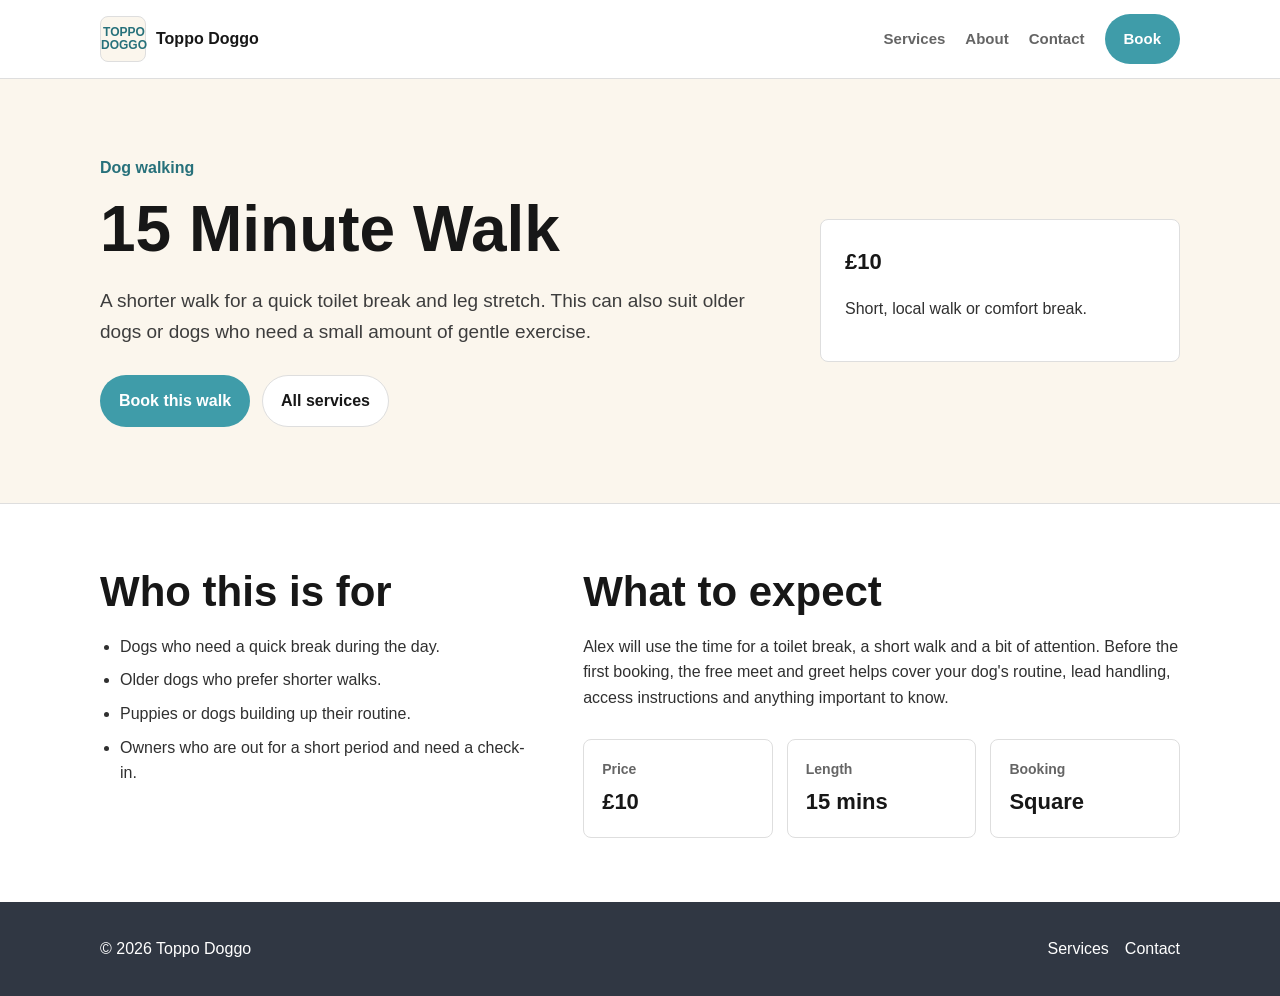
==== 15-minute-walk.html @ fa0af87d "Add 15 minute walk page" ====
<!doctype html>
<html lang="en">
<head><meta charset="utf-8"><meta name="viewport" content="width=device-width, initial-scale=1"><title>15 Minute Dog Walk | Toppo Doggo</title><meta name="description" content="15 minute dog walk in Winsford from Toppo Doggo."><link rel="stylesheet" href="style.css"></head>
<body><a class="skip-link" href="#main">Skip to content</a><header class="site-header"><div class="nav"><a class="brand" href="index.html"><span class="logo-mark">TOPPO<br>DOGGO</span><span>Toppo Doggo</span></a><nav class="nav-links"><a href="services.html">Services</a><a href="about.html">About</a><a href="contact.html">Contact</a><a class="button" href="https://toppo-doggo.square.site/s/appointments">Book</a></nav></div></header><main id="main"><section class="hero"><div class="hero-inner"><div><p class="eyebrow">Dog walking</p><h1>15 Minute Walk</h1><p class="lead">A shorter walk for a quick toilet break and leg stretch. This can also suit older dogs or dogs who need a small amount of gentle exercise.</p><div class="actions"><a class="button" href="https://toppo-doggo.square.site/s/appointments">Book this walk</a><a class="button secondary" href="services.html">All services</a></div></div><aside class="notice-card"><strong>&pound;10</strong><p>Short, local walk or comfort break.</p></aside></div></section><section class="section"><div class="wrap split"><div><h2>Who this is for</h2><ul class="list"><li>Dogs who need a quick break during the day.</li><li>Older dogs who prefer shorter walks.</li><li>Puppies or dogs building up their routine.</li><li>Owners who are out for a short period and need a check-in.</li></ul></div><div><h2>What to expect</h2><p>Alex will use the time for a toilet break, a short walk and a bit of attention. Before the first booking, the free meet and greet helps cover your dog's routine, lead handling, access instructions and anything important to know.</p><div class="service-meta"><div class="price-card"><span>Price</span><strong>&pound;10</strong></div><div class="price-card"><span>Length</span><strong>15 mins</strong></div><div class="price-card"><span>Booking</span><strong>Square</strong></div></div></div></div></section></main><footer class="site-footer"><div class="footer-inner"><span>© 2026 Toppo Doggo</span><div class="footer-links"><a href="services.html">Services</a><a href="contact.html">Contact</a></div></div></footer></body></html>
---- style.css ----
:root {
  --ink: #171717;
  --text: #303030;
  --muted: #656565;
  --teal: #3f9ca9;
  --teal-dark: #27717b;
  --cream: #fbf6ed;
  --soft: #f4f8f7;
  --line: #dedede;
  --white: #ffffff;
  --max: 1120px;
  --radius: 8px;
}

* {
  box-sizing: border-box;
}

html {
  scroll-behavior: smooth;
}

body {
  margin: 0;
  color: var(--text);
  background: var(--white);
  font-family: Arial, Helvetica, sans-serif;
  line-height: 1.6;
}

img {
  max-width: 100%;
  display: block;
}

a {
  color: inherit;
}

.skip-link {
  position: absolute;
  left: -999px;
  top: 12px;
  background: var(--ink);
  color: var(--white);
  padding: 10px 14px;
  z-index: 100;
}

.skip-link:focus {
  left: 12px;
}

.site-header {
  background: var(--white);
  border-bottom: 1px solid var(--line);
  position: sticky;
  top: 0;
  z-index: 20;
}

.nav {
  max-width: var(--max);
  margin: 0 auto;
  padding: 14px 20px;
  display: flex;
  align-items: center;
  justify-content: space-between;
  gap: 18px;
}

.brand {
  display: flex;
  align-items: center;
  gap: 10px;
  color: var(--ink);
  text-decoration: none;
  font-weight: 800;
}

.logo-mark {
  width: 46px;
  height: 46px;
  border-radius: var(--radius);
  display: grid;
  place-items: center;
  background: var(--cream);
  border: 1px solid var(--line);
  color: var(--teal-dark);
  font-size: 12px;
  line-height: 1.05;
  text-align: center;
  font-weight: 800;
}

.nav-links {
  display: flex;
  align-items: center;
  gap: 20px;
  color: var(--muted);
  font-size: 15px;
  font-weight: 700;
}

.nav-links a,
.footer-links a {
  text-decoration: none;
}

.nav-links a:hover,
.footer-links a:hover {
  color: var(--teal-dark);
}

.button {
  display: inline-flex;
  align-items: center;
  justify-content: center;
  min-height: 46px;
  padding: 12px 18px;
  border-radius: 999px;
  border: 1px solid transparent;
  background: var(--teal);
  color: var(--white);
  text-decoration: none;
  font-weight: 800;
}

.button.secondary {
  background: var(--white);
  color: var(--ink);
  border-color: var(--line);
}

.hero {
  background: var(--cream);
  border-bottom: 1px solid var(--line);
}

.hero-inner,
.wrap {
  max-width: var(--max);
  margin: 0 auto;
  padding-left: 20px;
  padding-right: 20px;
}

.hero-inner {
  padding-top: 76px;
  padding-bottom: 76px;
  display: grid;
  grid-template-columns: minmax(0, 1.1fr) 360px;
  gap: 48px;
  align-items: center;
}

.eyebrow {
  margin: 0 0 12px;
  color: var(--teal-dark);
  font-weight: 800;
}

h1,
h2,
h3 {
  color: var(--ink);
  line-height: 1.15;
}

h1 {
  margin: 0;
  max-width: 760px;
  font-size: clamp(38px, 6vw, 64px);
  letter-spacing: 0;
}

h2 {
  margin: 0 0 18px;
  font-size: clamp(28px, 4vw, 42px);
}

h3 {
  margin: 0 0 8px;
  font-size: 22px;
}

.lead {
  max-width: 700px;
  margin: 20px 0 0;
  font-size: 19px;
  color: #3d3d3d;
}

.actions {
  display: flex;
  flex-wrap: wrap;
  gap: 12px;
  margin-top: 28px;
}

.notice-card,
.card,
.price-card {
  background: var(--white);
  border: 1px solid var(--line);
  border-radius: var(--radius);
}

.notice-card {
  padding: 24px;
}

.notice-card strong {
  display: block;
  color: var(--ink);
  font-size: 22px;
  margin-bottom: 8px;
}

.section {
  padding: 64px 0;
}

.section.soft {
  background: var(--soft);
}

.section.cream {
  background: var(--cream);
}

.section-head {
  max-width: 760px;
  margin-bottom: 28px;
}

.grid {
  display: grid;
  grid-template-columns: repeat(3, 1fr);
  gap: 18px;
}

.grid.two {
  grid-template-columns: repeat(2, 1fr);
}

.card {
  padding: 24px;
}

.card p,
.price-card p {
  margin: 0;
}

.price {
  display: block;
  color: var(--teal-dark);
  font-size: 20px;
  font-weight: 800;
  margin-top: 14px;
}

.card-link {
  display: inline-block;
  margin-top: 16px;
  color: var(--teal-dark);
  font-weight: 800;
}

.split {
  display: grid;
  grid-template-columns: 0.85fr 1.15fr;
  gap: 42px;
  align-items: start;
}

.list {
  margin: 0;
  padding-left: 20px;
}

.list li + li {
  margin-top: 8px;
}

.service-meta {
  display: grid;
  grid-template-columns: repeat(3, 1fr);
  gap: 14px;
  margin-top: 28px;
}

.price-card {
  padding: 18px;
}

.price-card span {
  display: block;
  color: var(--muted);
  font-weight: 700;
  font-size: 14px;
}

.price-card strong {
  display: block;
  margin-top: 4px;
  color: var(--ink);
  font-size: 22px;
}

.quote {
  padding: 28px;
  background: var(--ink);
  color: var(--white);
  border-radius: var(--radius);
}

.quote p {
  margin: 0;
  font-size: 24px;
  line-height: 1.3;
  font-weight: 800;
}

.contact-panel {
  background: var(--ink);
  color: var(--white);
  border-radius: var(--radius);
  padding: 34px;
}

.contact-panel h2,
.contact-panel h3 {
  color: var(--white);
}

.contact-panel a {
  color: var(--white);
}

.form-grid {
  display: grid;
  grid-template-columns: 1fr 1fr;
  gap: 14px;
}

label {
  display: block;
  margin-bottom: 6px;
  color: var(--ink);
  font-weight: 800;
}

input,
select,
textarea {
  width: 100%;
  border: 1px solid var(--line);
  border-radius: var(--radius);
  padding: 12px;
  font: inherit;
}

textarea {
  min-height: 130px;
  resize: vertical;
}

.full {
  grid-column: 1 / -1;
}

.site-footer {
  background: #303743;
  color: var(--white);
  padding: 34px 0;
}

.footer-inner {
  max-width: var(--max);
  margin: 0 auto;
  padding: 0 20px;
  display: flex;
  justify-content: space-between;
  gap: 18px;
  flex-wrap: wrap;
}

.footer-links {
  display: flex;
  gap: 16px;
  flex-wrap: wrap;
}

@media (max-width: 880px) {
  .nav {
    align-items: flex-start;
    flex-direction: column;
  }

  .nav-links {
    width: 100%;
    overflow-x: auto;
    padding-bottom: 4px;
  }

  .hero-inner,
  .split,
  .form-grid {
    grid-template-columns: 1fr;
  }

  .grid,
  .grid.two,
  .service-meta {
    grid-template-columns: 1fr;
  }

  .hero-inner {
    padding-top: 48px;
    padding-bottom: 52px;
  }
}

@media (max-width: 560px) {
  .nav,
  .hero-inner,
  .wrap,
  .footer-inner {
    padding-left: 16px;
    padding-right: 16px;
  }

  .nav-links {
    gap: 14px;
    font-size: 14px;
  }

  .actions .button,
  .button {
    width: 100%;
  }

  .section {
    padding: 48px 0;
  }
}
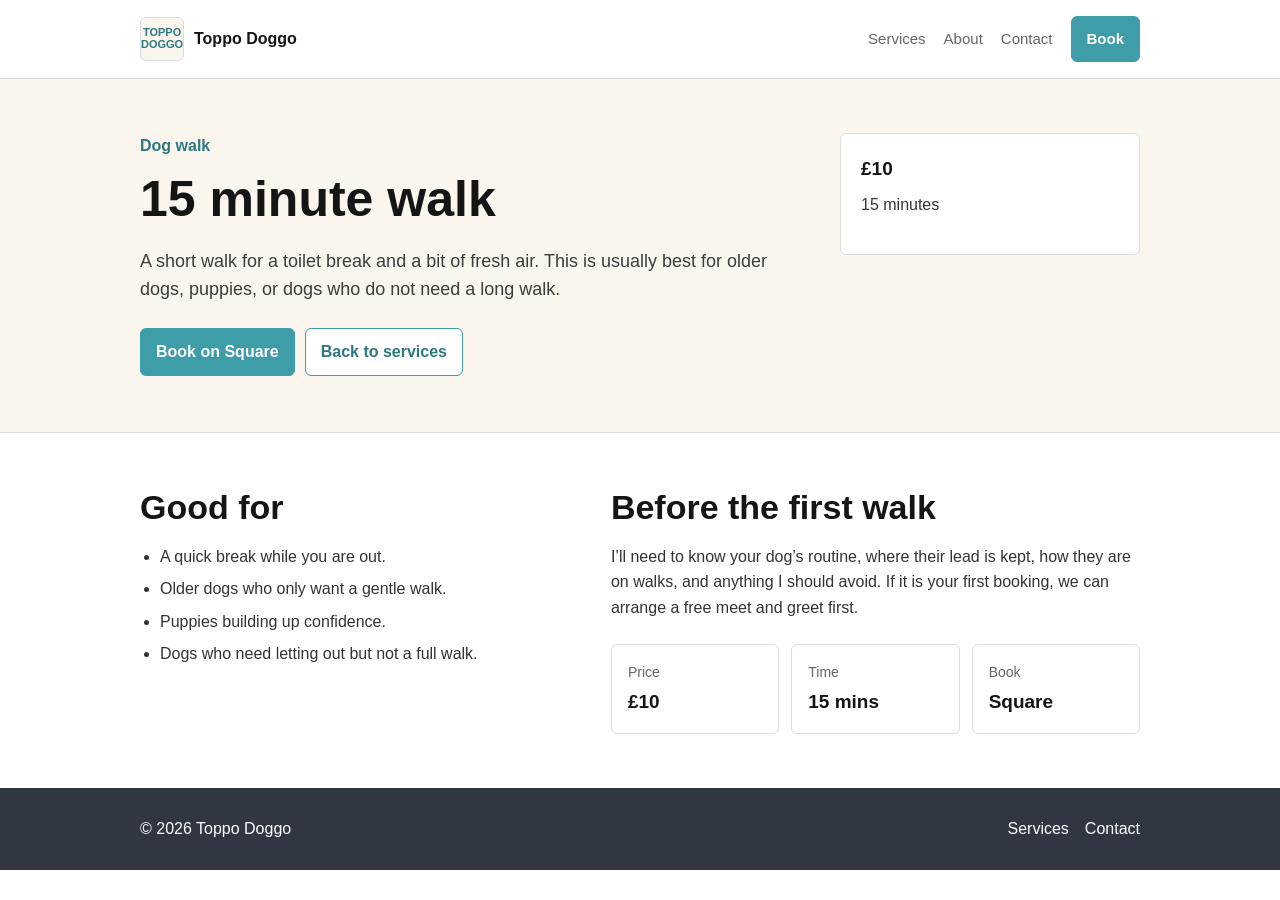
==== commit 175cf60a: "Rewrite 15 minute walk page naturally" ====
--- a/15-minute-walk.html
+++ b/15-minute-walk.html
@@ -1,4 +1,4 @@
 <!doctype html>
 <html lang="en">
-<head><meta charset="utf-8"><meta name="viewport" content="width=device-width, initial-scale=1"><title>15 Minute Dog Walk | Toppo Doggo</title><meta name="description" content="15 minute dog walk in Winsford from Toppo Doggo."><link rel="stylesheet" href="style.css"></head>
-<body><a class="skip-link" href="#main">Skip to content</a><header class="site-header"><div class="nav"><a class="brand" href="index.html"><span class="logo-mark">TOPPO<br>DOGGO</span><span>Toppo Doggo</span></a><nav class="nav-links"><a href="services.html">Services</a><a href="about.html">About</a><a href="contact.html">Contact</a><a class="button" href="https://toppo-doggo.square.site/s/appointments">Book</a></nav></div></header><main id="main"><section class="hero"><div class="hero-inner"><div><p class="eyebrow">Dog walking</p><h1>15 Minute Walk</h1><p class="lead">A shorter walk for a quick toilet break and leg stretch. This can also suit older dogs or dogs who need a small amount of gentle exercise.</p><div class="actions"><a class="button" href="https://toppo-doggo.square.site/s/appointments">Book this walk</a><a class="button secondary" href="services.html">All services</a></div></div><aside class="notice-card"><strong>&pound;10</strong><p>Short, local walk or comfort break.</p></aside></div></section><section class="section"><div class="wrap split"><div><h2>Who this is for</h2><ul class="list"><li>Dogs who need a quick break during the day.</li><li>Older dogs who prefer shorter walks.</li><li>Puppies or dogs building up their routine.</li><li>Owners who are out for a short period and need a check-in.</li></ul></div><div><h2>What to expect</h2><p>Alex will use the time for a toilet break, a short walk and a bit of attention. Before the first booking, the free meet and greet helps cover your dog's routine, lead handling, access instructions and anything important to know.</p><div class="service-meta"><div class="price-card"><span>Price</span><strong>&pound;10</strong></div><div class="price-card"><span>Length</span><strong>15 mins</strong></div><div class="price-card"><span>Booking</span><strong>Square</strong></div></div></div></div></section></main><footer class="site-footer"><div class="footer-inner"><span>© 2026 Toppo Doggo</span><div class="footer-links"><a href="services.html">Services</a><a href="contact.html">Contact</a></div></div></footer></body></html>
+<head><meta charset="utf-8"><meta name="viewport" content="width=device-width, initial-scale=1"><title>15 Minute Walk | Toppo Doggo</title><meta name="description" content="15 minute dog walk in Winsford from Toppo Doggo."><link rel="stylesheet" href="style.css"></head>
+<body><a class="skip-link" href="#main">Skip to content</a><header class="site-header"><div class="nav"><a class="brand" href="index.html"><span class="logo-mark">TOPPO<br>DOGGO</span><span>Toppo Doggo</span></a><nav class="nav-links"><a href="services.html">Services</a><a href="about.html">About</a><a href="contact.html">Contact</a><a class="button" href="https://toppo-doggo.square.site/s/appointments">Book</a></nav></div></header><main id="main"><section class="hero"><div class="hero-inner"><div><p class="eyebrow">Dog walk</p><h1>15 minute walk</h1><p class="lead">A short walk for a toilet break and a bit of fresh air. This is usually best for older dogs, puppies, or dogs who do not need a long walk.</p><div class="actions"><a class="button" href="https://toppo-doggo.square.site/s/appointments">Book on Square</a><a class="button secondary" href="services.html">Back to services</a></div></div><aside class="notice-card"><strong>&pound;10</strong><p>15 minutes</p></aside></div></section><section class="section"><div class="wrap split"><div><h2>Good for</h2><ul class="list"><li>A quick break while you are out.</li><li>Older dogs who only want a gentle walk.</li><li>Puppies building up confidence.</li><li>Dogs who need letting out but not a full walk.</li></ul></div><div><h2>Before the first walk</h2><p>I’ll need to know your dog’s routine, where their lead is kept, how they are on walks, and anything I should avoid. If it is your first booking, we can arrange a free meet and greet first.</p><div class="service-meta"><div class="price-card"><span>Price</span><strong>&pound;10</strong></div><div class="price-card"><span>Time</span><strong>15 mins</strong></div><div class="price-card"><span>Book</span><strong>Square</strong></div></div></div></div></section></main><footer class="site-footer"><div class="footer-inner"><span>© 2026 Toppo Doggo</span><div class="footer-links"><a href="services.html">Services</a><a href="contact.html">Contact</a></div></div></footer></body></html>
--- a/style.css
+++ b/style.css
@@ -1,41 +1,28 @@
 :root {
-  --ink: #171717;
-  --text: #303030;
-  --muted: #656565;
+  --ink: #151515;
+  --text: #333333;
+  --muted: #666666;
   --teal: #3f9ca9;
-  --teal-dark: #27717b;
-  --cream: #fbf6ed;
-  --soft: #f4f8f7;
-  --line: #dedede;
+  --teal-dark: #2d7781;
+  --cream: #faf6ee;
+  --soft: #f7f7f7;
+  --line: #dddddd;
   --white: #ffffff;
-  --max: 1120px;
-  --radius: 8px;
-}
-
-* {
-  box-sizing: border-box;
-}
-
-html {
-  scroll-behavior: smooth;
-}
-
+  --max: 1040px;
+  --radius: 6px;
+}
+
+* { box-sizing: border-box; }
+html { scroll-behavior: smooth; }
 body {
   margin: 0;
   color: var(--text);
   background: var(--white);
   font-family: Arial, Helvetica, sans-serif;
+  font-size: 16px;
   line-height: 1.6;
 }
-
-img {
-  max-width: 100%;
-  display: block;
-}
-
-a {
-  color: inherit;
-}
+a { color: var(--teal-dark); }
 
 .skip-link {
   position: absolute;
@@ -46,97 +33,78 @@
   padding: 10px 14px;
   z-index: 100;
 }
-
-.skip-link:focus {
-  left: 12px;
-}
+.skip-link:focus { left: 12px; }
 
 .site-header {
   background: var(--white);
   border-bottom: 1px solid var(--line);
-  position: sticky;
-  top: 0;
-  z-index: 20;
-}
-
+}
 .nav {
   max-width: var(--max);
   margin: 0 auto;
-  padding: 14px 20px;
+  padding: 16px 20px;
   display: flex;
   align-items: center;
   justify-content: space-between;
-  gap: 18px;
-}
-
+  gap: 20px;
+}
 .brand {
   display: flex;
   align-items: center;
   gap: 10px;
   color: var(--ink);
   text-decoration: none;
-  font-weight: 800;
-}
-
+  font-weight: 700;
+}
 .logo-mark {
-  width: 46px;
-  height: 46px;
+  width: 44px;
+  height: 44px;
   border-radius: var(--radius);
   display: grid;
   place-items: center;
   background: var(--cream);
   border: 1px solid var(--line);
   color: var(--teal-dark);
-  font-size: 12px;
+  font-size: 11px;
   line-height: 1.05;
   text-align: center;
-  font-weight: 800;
-}
-
+  font-weight: 700;
+}
 .nav-links {
   display: flex;
   align-items: center;
-  gap: 20px;
+  gap: 18px;
   color: var(--muted);
   font-size: 15px;
-  font-weight: 700;
-}
-
+}
 .nav-links a,
 .footer-links a {
+  color: inherit;
   text-decoration: none;
 }
-
 .nav-links a:hover,
-.footer-links a:hover {
-  color: var(--teal-dark);
-}
+.footer-links a:hover { color: var(--teal-dark); }
 
 .button {
-  display: inline-flex;
-  align-items: center;
-  justify-content: center;
-  min-height: 46px;
-  padding: 12px 18px;
-  border-radius: 999px;
-  border: 1px solid transparent;
+  display: inline-block;
+  border-radius: var(--radius);
+  padding: 10px 15px;
   background: var(--teal);
-  color: var(--white);
+  color: var(--white) !important;
   text-decoration: none;
-  font-weight: 800;
-}
-
+  font-weight: 700;
+  border: 1px solid var(--teal);
+}
 .button.secondary {
   background: var(--white);
-  color: var(--ink);
-  border-color: var(--line);
+  color: var(--teal-dark) !important;
+  border-color: var(--teal);
 }
 
 .hero {
   background: var(--cream);
   border-bottom: 1px solid var(--line);
 }
-
 .hero-inner,
 .wrap {
   max-width: var(--max);
@@ -144,239 +112,174 @@
   padding-left: 20px;
   padding-right: 20px;
 }
-
 .hero-inner {
-  padding-top: 76px;
-  padding-bottom: 76px;
-  display: grid;
-  grid-template-columns: minmax(0, 1.1fr) 360px;
-  gap: 48px;
-  align-items: center;
-}
-
+  padding-top: 54px;
+  padding-bottom: 56px;
+  display: grid;
+  grid-template-columns: minmax(0, 1fr) 300px;
+  gap: 42px;
+  align-items: start;
+}
 .eyebrow {
-  margin: 0 0 12px;
+  margin: 0 0 10px;
   color: var(--teal-dark);
-  font-weight: 800;
-}
-
+  font-weight: 700;
+}
 h1,
 h2,
 h3 {
   color: var(--ink);
-  line-height: 1.15;
-}
-
+  line-height: 1.2;
+}
 h1 {
   margin: 0;
-  max-width: 760px;
-  font-size: clamp(38px, 6vw, 64px);
+  max-width: 720px;
+  font-size: clamp(34px, 5vw, 50px);
   letter-spacing: 0;
 }
-
 h2 {
-  margin: 0 0 18px;
-  font-size: clamp(28px, 4vw, 42px);
-}
-
+  margin: 0 0 16px;
+  font-size: clamp(25px, 3vw, 34px);
+}
 h3 {
   margin: 0 0 8px;
-  font-size: 22px;
-}
-
+  font-size: 20px;
+}
+p { margin-top: 0; }
 .lead {
-  max-width: 700px;
-  margin: 20px 0 0;
-  font-size: 19px;
+  max-width: 680px;
+  margin: 18px 0 0;
+  font-size: 18px;
   color: #3d3d3d;
 }
-
 .actions {
   display: flex;
   flex-wrap: wrap;
-  gap: 12px;
-  margin-top: 28px;
+  gap: 10px;
+  margin-top: 24px;
 }
 
 .notice-card,
 .card,
-.price-card {
+.price-card,
+.form-box {
   background: var(--white);
   border: 1px solid var(--line);
   border-radius: var(--radius);
 }
-
-.notice-card {
-  padding: 24px;
-}
-
+.notice-card { padding: 20px; }
 .notice-card strong {
   display: block;
   color: var(--ink);
-  font-size: 22px;
+  font-size: 19px;
   margin-bottom: 8px;
 }
-
-.section {
-  padding: 64px 0;
-}
-
-.section.soft {
-  background: var(--soft);
-}
-
-.section.cream {
-  background: var(--cream);
-}
-
+.section { padding: 54px 0; }
+.section.soft { background: var(--soft); }
+.section.cream { background: var(--cream); }
 .section-head {
-  max-width: 760px;
-  margin-bottom: 28px;
-}
-
+  max-width: 720px;
+  margin-bottom: 24px;
+}
 .grid {
   display: grid;
   grid-template-columns: repeat(3, 1fr);
-  gap: 18px;
-}
-
-.grid.two {
-  grid-template-columns: repeat(2, 1fr);
-}
-
-.card {
-  padding: 24px;
-}
-
+  gap: 16px;
+}
+.grid.two { grid-template-columns: repeat(2, 1fr); }
+.card { padding: 20px; }
 .card p,
-.price-card p {
-  margin: 0;
-}
-
+.price-card p { margin: 0; }
 .price {
   display: block;
-  color: var(--teal-dark);
-  font-size: 20px;
-  font-weight: 800;
-  margin-top: 14px;
-}
-
+  color: var(--ink);
+  font-size: 18px;
+  font-weight: 700;
+  margin-top: 12px;
+}
 .card-link {
   display: inline-block;
-  margin-top: 16px;
-  color: var(--teal-dark);
-  font-weight: 800;
-}
-
+  margin-top: 14px;
+  font-weight: 700;
+}
 .split {
   display: grid;
-  grid-template-columns: 0.85fr 1.15fr;
-  gap: 42px;
+  grid-template-columns: 0.9fr 1.1fr;
+  gap: 38px;
   align-items: start;
 }
-
 .list {
   margin: 0;
   padding-left: 20px;
 }
-
-.list li + li {
-  margin-top: 8px;
-}
-
+.list li + li { margin-top: 7px; }
 .service-meta {
   display: grid;
   grid-template-columns: repeat(3, 1fr);
-  gap: 14px;
-  margin-top: 28px;
-}
-
-.price-card {
-  padding: 18px;
-}
-
+  gap: 12px;
+  margin-top: 24px;
+}
+.price-card { padding: 16px; }
 .price-card span {
   display: block;
   color: var(--muted);
-  font-weight: 700;
   font-size: 14px;
 }
-
 .price-card strong {
   display: block;
-  margin-top: 4px;
-  color: var(--ink);
-  font-size: 22px;
-}
-
+  margin-top: 3px;
+  color: var(--ink);
+  font-size: 19px;
+}
 .quote {
-  padding: 28px;
-  background: var(--ink);
-  color: var(--white);
-  border-radius: var(--radius);
-}
-
+  padding: 24px;
+  background: var(--white);
+  border-left: 5px solid var(--teal);
+  border-radius: var(--radius);
+}
 .quote p {
   margin: 0;
-  font-size: 24px;
-  line-height: 1.3;
-  font-weight: 800;
-}
-
+  font-size: 21px;
+  line-height: 1.35;
+  font-weight: 700;
+  color: var(--ink);
+}
 .contact-panel {
-  background: var(--ink);
-  color: var(--white);
-  border-radius: var(--radius);
-  padding: 34px;
-}
-
-.contact-panel h2,
-.contact-panel h3 {
-  color: var(--white);
-}
-
-.contact-panel a {
-  color: var(--white);
-}
-
+  background: var(--soft);
+  border: 1px solid var(--line);
+  border-radius: var(--radius);
+  padding: 28px;
+}
 .form-grid {
   display: grid;
   grid-template-columns: 1fr 1fr;
   gap: 14px;
 }
-
 label {
   display: block;
   margin-bottom: 6px;
   color: var(--ink);
-  font-weight: 800;
-}
-
+  font-weight: 700;
+}
 input,
 select,
 textarea {
   width: 100%;
   border: 1px solid var(--line);
   border-radius: var(--radius);
-  padding: 12px;
+  padding: 11px;
   font: inherit;
 }
-
 textarea {
   min-height: 130px;
   resize: vertical;
 }
-
-.full {
-  grid-column: 1 / -1;
-}
-
+.full { grid-column: 1 / -1; }
 .site-footer {
   background: #303743;
   color: var(--white);
-  padding: 34px 0;
-}
-
+  padding: 28px 0;
+}
 .footer-inner {
   max-width: var(--max);
   margin: 0 auto;
@@ -386,7 +289,6 @@
   gap: 18px;
   flex-wrap: wrap;
 }
-
 .footer-links {
   display: flex;
   gap: 16px;
@@ -398,28 +300,20 @@
     align-items: flex-start;
     flex-direction: column;
   }
-
   .nav-links {
     width: 100%;
     overflow-x: auto;
     padding-bottom: 4px;
   }
-
   .hero-inner,
   .split,
   .form-grid {
     grid-template-columns: 1fr;
   }
-
   .grid,
   .grid.two,
   .service-meta {
     grid-template-columns: 1fr;
-  }
-
-  .hero-inner {
-    padding-top: 48px;
-    padding-bottom: 52px;
   }
 }
 
@@ -431,18 +325,11 @@
     padding-left: 16px;
     padding-right: 16px;
   }
-
   .nav-links {
     gap: 14px;
     font-size: 14px;
   }
-
   .actions .button,
-  .button {
-    width: 100%;
-  }
-
-  .section {
-    padding: 48px 0;
-  }
-}
+  .button { width: 100%; text-align: center; }
+  .section { padding: 44px 0; }
+}
